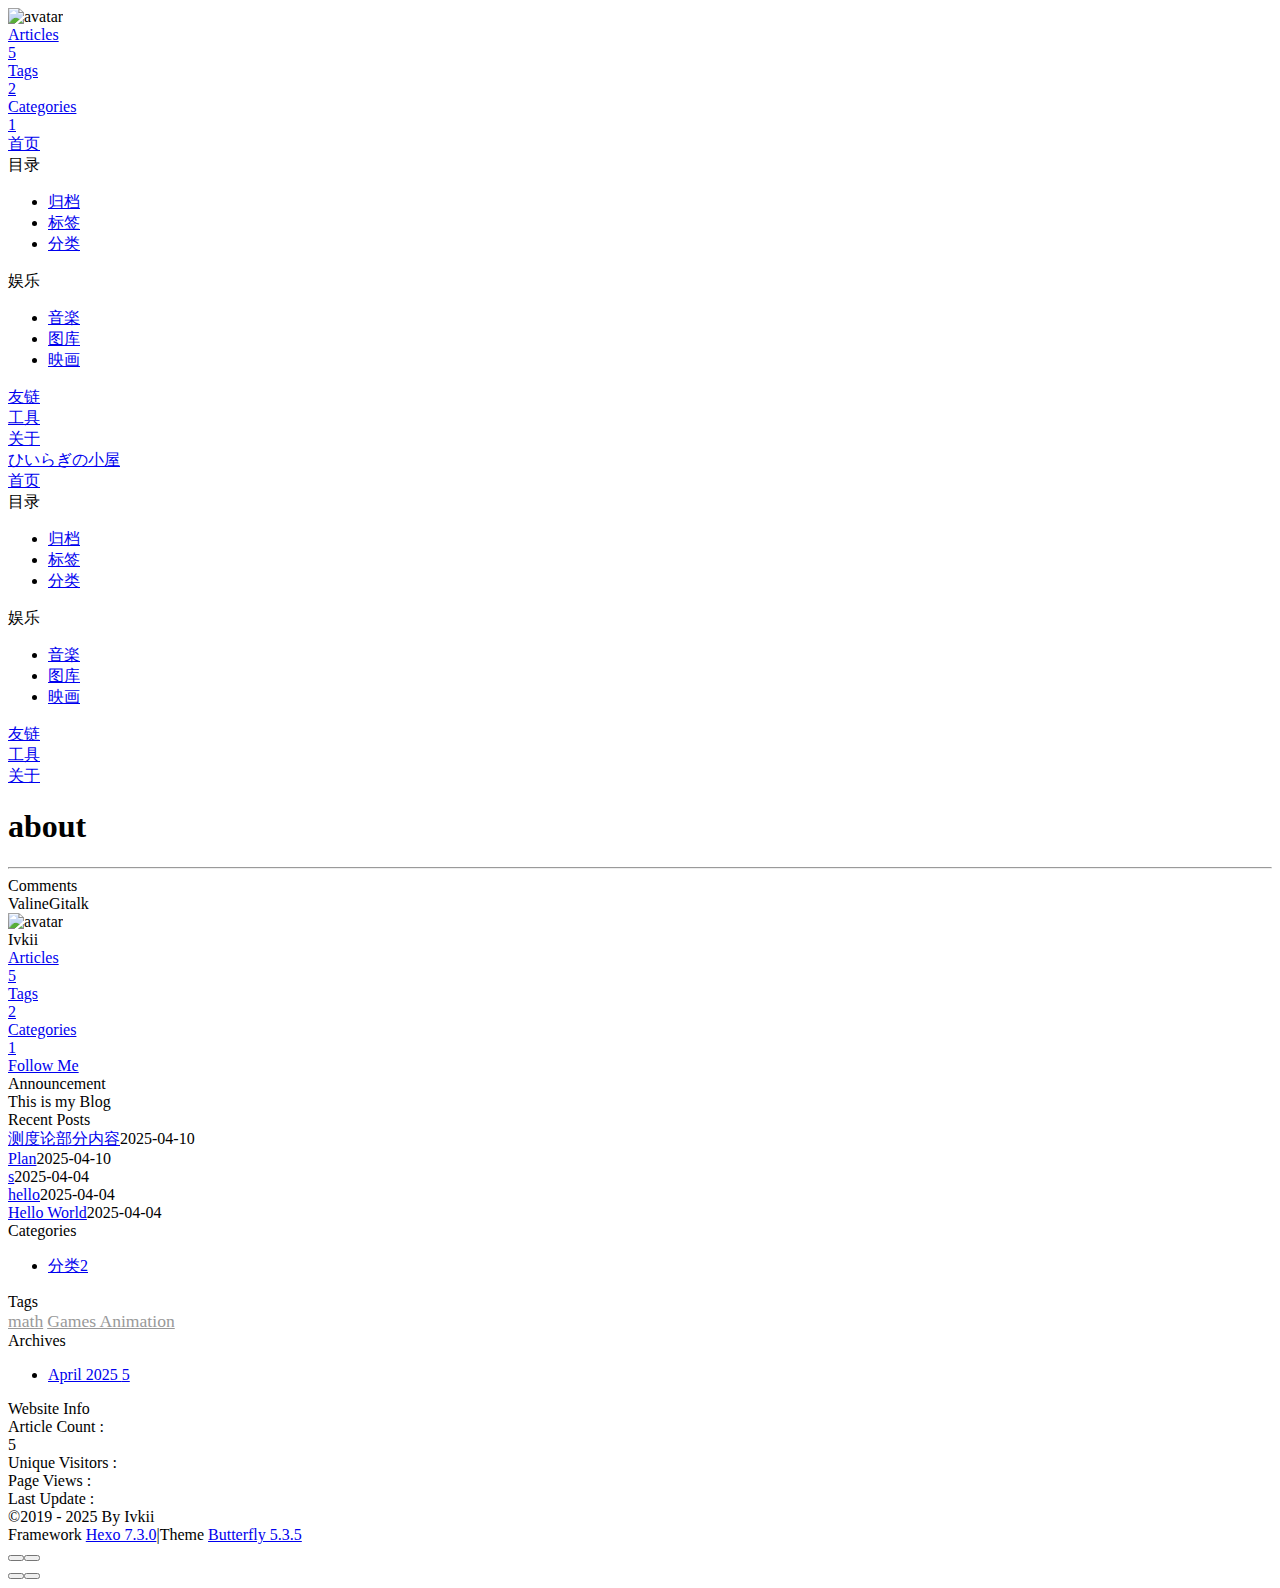
==== about/index.html @ 9a59260c "Site updated: 2025-04-15 23:14:52" ====
<!DOCTYPE html><html lang="en,ch" data-theme="light"><head><meta charset="UTF-8"><meta http-equiv="X-UA-Compatible" content="IE=edge"><meta name="viewport" content="width=device-width, initial-scale=1.0,viewport-fit=cover"><title>about | ひいらぎの小屋</title><meta name="author" content="Ivkii"><meta name="copyright" content="Ivkii"><meta name="format-detection" content="telephone=no"><meta name="theme-color" content="#ffffff"><meta property="og:type" content="website">
<meta property="og:title" content="about">
<meta property="og:url" content="http://example.com/about/index.html">
<meta property="og:site_name" content="ひいらぎの小屋">
<meta property="og:locale">
<meta property="og:image" content="http://example.com/imgs/eris.png">
<meta property="article:published_time" content="2025-04-05T07:20:00.000Z">
<meta property="article:modified_time" content="2025-04-05T07:23:33.296Z">
<meta property="article:author" content="Ivkii">
<meta name="twitter:card" content="summary">
<meta name="twitter:image" content="http://example.com/imgs/eris.png"><link rel="shortcut icon" href="/imgs/do.png"><link rel="canonical" href="http://example.com/about/index.html"><link rel="preconnect" href="//cdn.jsdelivr.net"/><link rel="preconnect" href="//busuanzi.ibruce.info"/><link rel="stylesheet" href="/css/index.css"><link rel="stylesheet" href="https://cdn.jsdelivr.net/npm/@fortawesome/fontawesome-free/css/all.min.css"><script>
    (() => {
      
    const saveToLocal = {
      set: (key, value, ttl) => {
        if (!ttl) return
        const expiry = Date.now() + ttl * 86400000
        localStorage.setItem(key, JSON.stringify({ value, expiry }))
      },
      get: key => {
        const itemStr = localStorage.getItem(key)
        if (!itemStr) return undefined
        const { value, expiry } = JSON.parse(itemStr)
        if (Date.now() > expiry) {
          localStorage.removeItem(key)
          return undefined
        }
        return value
      }
    }

    window.btf = {
      saveToLocal,
      getScript: (url, attr = {}) => new Promise((resolve, reject) => {
        const script = document.createElement('script')
        script.src = url
        script.async = true
        Object.entries(attr).forEach(([key, val]) => script.setAttribute(key, val))
        script.onload = script.onreadystatechange = () => {
          if (!script.readyState || /loaded|complete/.test(script.readyState)) resolve()
        }
        script.onerror = reject
        document.head.appendChild(script)
      }),
      getCSS: (url, id) => new Promise((resolve, reject) => {
        const link = document.createElement('link')
        link.rel = 'stylesheet'
        link.href = url
        if (id) link.id = id
        link.onload = link.onreadystatechange = () => {
          if (!link.readyState || /loaded|complete/.test(link.readyState)) resolve()
        }
        link.onerror = reject
        document.head.appendChild(link)
      }),
      addGlobalFn: (key, fn, name = false, parent = window) => {
        if (!false && key.startsWith('pjax')) return
        const globalFn = parent.globalFn || {}
        globalFn[key] = globalFn[key] || {}
        globalFn[key][name || Object.keys(globalFn[key]).length] = fn
        parent.globalFn = globalFn
      }
    }
  
      
      const activateDarkMode = () => {
        document.documentElement.setAttribute('data-theme', 'dark')
        if (document.querySelector('meta[name="theme-color"]') !== null) {
          document.querySelector('meta[name="theme-color"]').setAttribute('content', '#0d0d0d')
        }
      }
      const activateLightMode = () => {
        document.documentElement.setAttribute('data-theme', 'light')
        if (document.querySelector('meta[name="theme-color"]') !== null) {
          document.querySelector('meta[name="theme-color"]').setAttribute('content', '#ffffff')
        }
      }

      btf.activateDarkMode = activateDarkMode
      btf.activateLightMode = activateLightMode

      const theme = saveToLocal.get('theme')
    
          theme === 'dark' ? activateDarkMode() : theme === 'light' ? activateLightMode() : null
        
      
      const asideStatus = saveToLocal.get('aside-status')
      if (asideStatus !== undefined) {
        document.documentElement.classList.toggle('hide-aside', asideStatus === 'hide')
      }
    
      
    const detectApple = () => {
      if (/iPad|iPhone|iPod|Macintosh/.test(navigator.userAgent)) {
        document.documentElement.classList.add('apple')
      }
    }
    detectApple()
  
    })()
  </script><script>const GLOBAL_CONFIG = {
  root: '/',
  algolia: undefined,
  localSearch: undefined,
  translate: undefined,
  highlight: {"plugin":"highlight.js","highlightCopy":true,"highlightLang":true,"highlightHeightLimit":false,"highlightFullpage":false,"highlightMacStyle":false},
  copy: {
    success: 'Copy Successful',
    error: 'Copy Failed',
    noSupport: 'Browser Not Supported'
  },
  relativeDate: {
    homepage: false,
    post: false
  },
  runtime: '',
  dateSuffix: {
    just: 'Just now',
    min: 'minutes ago',
    hour: 'hours ago',
    day: 'days ago',
    month: 'months ago'
  },
  copyright: undefined,
  lightbox: 'null',
  Snackbar: undefined,
  infinitegrid: {
    js: 'https://cdn.jsdelivr.net/npm/@egjs/infinitegrid/dist/infinitegrid.min.js',
    buttonText: 'Load More'
  },
  isPhotoFigcaption: false,
  islazyloadPlugin: false,
  isAnchor: false,
  percent: {
    toc: true,
    rightside: false,
  },
  autoDarkmode: false
}</script><script id="config-diff">var GLOBAL_CONFIG_SITE = {
  title: 'about',
  isHighlightShrink: false,
  isToc: false,
  pageType: 'page'
}</script><script src="/js/sakura.js"></script><script async src="/js/followEffect.js"></script><meta name="generator" content="Hexo 7.3.0"><style>mjx-container[jax="SVG"] {
  direction: ltr;
}

mjx-container[jax="SVG"] > svg {
  overflow: visible;
}

mjx-container[jax="SVG"][display="true"] {
  display: block;
  text-align: center;
  margin: 1em 0;
}

mjx-container[jax="SVG"][justify="left"] {
  text-align: left;
}

mjx-container[jax="SVG"][justify="right"] {
  text-align: right;
}

g[data-mml-node="merror"] > g {
  fill: red;
  stroke: red;
}

g[data-mml-node="merror"] > rect[data-background] {
  fill: yellow;
  stroke: none;
}

g[data-mml-node="mtable"] > line[data-line] {
  stroke-width: 70px;
  fill: none;
}

g[data-mml-node="mtable"] > rect[data-frame] {
  stroke-width: 70px;
  fill: none;
}

g[data-mml-node="mtable"] > .mjx-dashed {
  stroke-dasharray: 140;
}

g[data-mml-node="mtable"] > .mjx-dotted {
  stroke-linecap: round;
  stroke-dasharray: 0,140;
}

g[data-mml-node="mtable"] > svg {
  overflow: visible;
}

[jax="SVG"] mjx-tool {
  display: inline-block;
  position: relative;
  width: 0;
  height: 0;
}

[jax="SVG"] mjx-tool > mjx-tip {
  position: absolute;
  top: 0;
  left: 0;
}

mjx-tool > mjx-tip {
  display: inline-block;
  padding: .2em;
  border: 1px solid #888;
  font-size: 70%;
  background-color: #F8F8F8;
  color: black;
  box-shadow: 2px 2px 5px #AAAAAA;
}

g[data-mml-node="maction"][data-toggle] {
  cursor: pointer;
}

mjx-status {
  display: block;
  position: fixed;
  left: 1em;
  bottom: 1em;
  min-width: 25%;
  padding: .2em .4em;
  border: 1px solid #888;
  font-size: 90%;
  background-color: #F8F8F8;
  color: black;
}

foreignObject[data-mjx-xml] {
  font-family: initial;
  line-height: normal;
  overflow: visible;
}

.MathJax path {
  stroke-width: 3;
}

mjx-container[display="true"] {
  overflow: auto hidden;
}

mjx-container[display="true"] + br {
  display: none;
}
</style></head><body><div id="sidebar"><div id="menu-mask"></div><div id="sidebar-menus"><div class="avatar-img text-center"><img src="/imgs/eris.png" onerror="this.onerror=null;this.src='/img/friend_404.gif'" alt="avatar"/></div><div class="site-data text-center"><a href="/archives/"><div class="headline">Articles</div><div class="length-num">5</div></a><a href="/tags/"><div class="headline">Tags</div><div class="length-num">2</div></a><a href="/categories/"><div class="headline">Categories</div><div class="length-num">1</div></a></div><div class="menus_items"><div class="menus_item"><a class="site-page" href="/"><i class="fa-fw fas fa-home"></i><span> 首页</span></a></div><div class="menus_item"><span class="site-page group"><i class="fa-fw fas fa-list"></i><span> 目录</span><i class="fas fa-chevron-down"></i></span><ul class="menus_item_child"><li><a class="site-page child" href="/archives/"><i class="fa-fw fas fa-archive"></i><span> 归档</span></a></li><li><a class="site-page child" href="/tags/"><i class="fa-fw fas fa-tags"></i><span> 标签</span></a></li><li><a class="site-page child" href="/categories/"><i class="fa-fw fas fa-folder-open"></i><span> 分类</span></a></li></ul></div><div class="menus_item"><span class="site-page group"><i class="fa-fw fa fa-heartbeat"></i><span> 娱乐</span><i class="fas fa-chevron-down"></i></span><ul class="menus_item_child"><li><a class="site-page child" href="/music/"><i class="fa-fw fas fa-music"></i><span> 音楽</span></a></li><li><a class="site-page child" href="/gallery/"><i class="fa-fw fas fa-images"></i><span> 图库</span></a></li><li><a class="site-page child" href="/movies/"><i class="fa-fw fas fa-video"></i><span> 映画</span></a></li></ul></div><div class="menus_item"><a class="site-page" href="/link/"><i class="fa-fw fas fa-link"></i><span> 友链</span></a></div><div class="menus_item"><a class="site-page" href="/tools/"><i class="fa-fw fas fa-screwdriver-wrench"></i><span> 工具</span></a></div><div class="menus_item"><a class="site-page" href="/about/"><i class="fa-fw fas fa-heart"></i><span> 关于</span></a></div></div></div></div><div class="page type-about" id="body-wrap"><header class="not-home-page" id="page-header"><nav id="nav"><span id="blog-info"><a class="nav-site-title" href="/"><span class="site-name">ひいらぎの小屋</span></a></span><div id="menus"><div class="menus_items"><div class="menus_item"><a class="site-page" href="/"><i class="fa-fw fas fa-home"></i><span> 首页</span></a></div><div class="menus_item"><span class="site-page group"><i class="fa-fw fas fa-list"></i><span> 目录</span><i class="fas fa-chevron-down"></i></span><ul class="menus_item_child"><li><a class="site-page child" href="/archives/"><i class="fa-fw fas fa-archive"></i><span> 归档</span></a></li><li><a class="site-page child" href="/tags/"><i class="fa-fw fas fa-tags"></i><span> 标签</span></a></li><li><a class="site-page child" href="/categories/"><i class="fa-fw fas fa-folder-open"></i><span> 分类</span></a></li></ul></div><div class="menus_item"><span class="site-page group"><i class="fa-fw fa fa-heartbeat"></i><span> 娱乐</span><i class="fas fa-chevron-down"></i></span><ul class="menus_item_child"><li><a class="site-page child" href="/music/"><i class="fa-fw fas fa-music"></i><span> 音楽</span></a></li><li><a class="site-page child" href="/gallery/"><i class="fa-fw fas fa-images"></i><span> 图库</span></a></li><li><a class="site-page child" href="/movies/"><i class="fa-fw fas fa-video"></i><span> 映画</span></a></li></ul></div><div class="menus_item"><a class="site-page" href="/link/"><i class="fa-fw fas fa-link"></i><span> 友链</span></a></div><div class="menus_item"><a class="site-page" href="/tools/"><i class="fa-fw fas fa-screwdriver-wrench"></i><span> 工具</span></a></div><div class="menus_item"><a class="site-page" href="/about/"><i class="fa-fw fas fa-heart"></i><span> 关于</span></a></div></div><div id="toggle-menu"><span class="site-page"><i class="fas fa-bars fa-fw"></i></span></div></div></nav><div id="page-site-info"><h1 id="site-title">about</h1></div></header><main class="layout" id="content-inner"><div id="page"><div class="container" id="article-container">
</div><hr class="custom-hr"/><div id="post-comment"><div class="comment-head"><div class="comment-headline"><i class="fas fa-comments fa-fw"></i><span> Comments</span></div><div class="comment-switch"><span class="first-comment">Valine</span><span id="switch-btn"></span><span class="second-comment">Gitalk</span></div></div><div class="comment-wrap"><div><div class="vcomment" id="vcomment"></div></div><div><div id="gitalk-container"></div></div></div></div></div><div class="aside-content" id="aside-content"><div class="card-widget card-info text-center"><div class="avatar-img"><img src="/imgs/eris.png" onerror="this.onerror=null;this.src='/img/friend_404.gif'" alt="avatar"/></div><div class="author-info-name">Ivkii</div><div class="author-info-description"></div><div class="site-data"><a href="/archives/"><div class="headline">Articles</div><div class="length-num">5</div></a><a href="/tags/"><div class="headline">Tags</div><div class="length-num">2</div></a><a href="/categories/"><div class="headline">Categories</div><div class="length-num">1</div></a></div><a id="card-info-btn" target="_blank" rel="noopener" href="https://github.com/xxxxxx"><i class="fab fa-github"></i><span>Follow Me</span></a></div><div class="card-widget card-announcement"><div class="item-headline"><i class="fas fa-bullhorn fa-shake"></i><span>Announcement</span></div><div class="announcement_content">This is my Blog</div></div><div class="sticky_layout"><div class="card-widget card-recent-post"><div class="item-headline"><i class="fas fa-history"></i><span>Recent Posts</span></div><div class="aside-list"><div class="aside-list-item no-cover"><div class="content"><a class="title" href="/2025/04/10/%E5%AE%9E%E5%88%86%E6%9E%90%E4%BD%9C%E4%B8%9A%E6%80%BB%E7%BB%93(%E6%B5%8B%E5%BA%A6%E8%AE%BA)/" title="测度论部分内容">测度论部分内容</a><time datetime="2025-04-10T11:07:44.000Z" title="Created 2025-04-10 19:07:44">2025-04-10</time></div></div><div class="aside-list-item no-cover"><div class="content"><a class="title" href="/2025/04/10/Plan/" title="Plan">Plan</a><time datetime="2025-04-10T10:43:08.000Z" title="Created 2025-04-10 18:43:08">2025-04-10</time></div></div><div class="aside-list-item no-cover"><div class="content"><a class="title" href="/2025/04/04/s/" title="s">s</a><time datetime="2025-04-04T07:09:22.000Z" title="Created 2025-04-04 15:09:22">2025-04-04</time></div></div><div class="aside-list-item no-cover"><div class="content"><a class="title" href="/2025/04/04/%E6%B5%8B%E8%AF%95/" title="hello">hello</a><time datetime="2025-04-04T07:07:44.000Z" title="Created 2025-04-04 15:07:44">2025-04-04</time></div></div><div class="aside-list-item no-cover"><div class="content"><a class="title" href="/2025/04/04/hello-world/" title="Hello World">Hello World</a><time datetime="2025-04-04T06:49:43.486Z" title="Created 2025-04-04 14:49:43">2025-04-04</time></div></div></div></div><div class="card-widget card-categories"><div class="item-headline">
            <i class="fas fa-folder-open"></i>
            <span>Categories</span>
            
          </div>
          <ul class="card-category-list" id="aside-cat-list">
            <li class="card-category-list-item "><a class="card-category-list-link" href="/categories/%E5%88%86%E7%B1%BB/"><span class="card-category-list-name">分类</span><span class="card-category-list-count">2</span></a></li>
          </ul></div><div class="card-widget card-tags"><div class="item-headline"><i class="fas fa-tags"></i><span>Tags</span></div><div class="card-tag-cloud"><a href="/tags/math/" style="font-size: 1.1em; color: #999">math</a> <a href="/tags/Games-Animation/" style="font-size: 1.1em; color: #999">Games Animation</a></div></div><div class="card-widget card-archives">
    <div class="item-headline">
      <i class="fas fa-archive"></i>
      <span>Archives</span>
      
    </div>
  
    <ul class="card-archive-list">
      
        <li class="card-archive-list-item">
          <a class="card-archive-list-link" href="/archives/2025/04/">
            <span class="card-archive-list-date">
              April 2025
            </span>
            <span class="card-archive-list-count">5</span>
          </a>
        </li>
      
    </ul>
  </div><div class="card-widget card-webinfo"><div class="item-headline"><i class="fas fa-chart-line"></i><span>Website Info</span></div><div class="webinfo"><div class="webinfo-item"><div class="item-name">Article Count :</div><div class="item-count">5</div></div><div class="webinfo-item"><div class="item-name">Unique Visitors :</div><div class="item-count" id="busuanzi_value_site_uv"><i class="fa-solid fa-spinner fa-spin"></i></div></div><div class="webinfo-item"><div class="item-name">Page Views :</div><div class="item-count" id="busuanzi_value_site_pv"><i class="fa-solid fa-spinner fa-spin"></i></div></div><div class="webinfo-item"><div class="item-name">Last Update :</div><div class="item-count" id="last-push-date" data-lastPushDate="2025-04-13T08:11:55.625Z"><i class="fa-solid fa-spinner fa-spin"></i></div></div></div></div></div></div></main><footer id="footer"><div id="footer-wrap"><div class="copyright">&copy;2019 - 2025 By Ivkii</div><div class="framework-info"><span>Framework </span><a target="_blank" rel="noopener" href="https://hexo.io">Hexo 7.3.0</a><span class="footer-separator">|</span><span>Theme </span><a target="_blank" rel="noopener" href="https://github.com/jerryc127/hexo-theme-butterfly">Butterfly 5.3.5</a></div></div></footer></div><div id="rightside"><div id="rightside-config-hide"><button id="darkmode" type="button" title="Toggle Between Light and Dark Mode"><i class="fas fa-adjust"></i></button><button id="hide-aside-btn" type="button" title="Toggle Between Single-column and Double-column"><i class="fas fa-arrows-alt-h"></i></button></div><div id="rightside-config-show"><button id="rightside-config" type="button" title="Settings"><i class="fas fa-cog fa-spin"></i></button><a id="to_comment" href="#post-comment" title="Scroll to Comments"><i class="fas fa-comments"></i></a><button id="go-up" type="button" title="Back to Top"><span class="scroll-percent"></span><i class="fas fa-arrow-up"></i></button></div></div><div><script src="/js/utils.js"></script><script src="/js/main.js"></script><div class="js-pjax"><script>(() => {
  const isShuoshuo = GLOBAL_CONFIG_SITE.pageType === 'shuoshuo'
  const option = null

  const initValine = (el, path) => {
    if (isShuoshuo) {
      window.shuoshuoComment.destroyValine = () => {
        if (el.children.length) {
          el.innerHTML = ''
          el.classList.add('no-comment')
        }
      }
    }

    const valineConfig = {
      el: '#vcomment',
      appId: '',
      appKey: '',
      avatar: 'monsterid',
      serverURLs: '',
      emojiMaps: "",
      visitor: false,
      ...option,
      path: isShuoshuo ? path : (option && option.path) || window.location.pathname
    }

    new Valine(valineConfig)
  }

  const loadValine = async (el, path) => {
    if (typeof Valine === 'function') {
      initValine(el, path)
    } else {
      await btf.getScript('https://cdn.jsdelivr.net/npm/valine/dist/Valine.min.js')
      initValine(el, path)
    }
  }

  if (isShuoshuo) {
    'Valine' === 'Valine'
      ? window.shuoshuoComment = { loadComment: loadValine }
      : window.loadOtherComment = loadValine
    return
  }

  if ('Valine' === 'Valine' || !true) {
    if (true) btf.loadComment(document.getElementById('vcomment'),loadValine)
    else setTimeout(loadValine, 0)
  } else {
    window.loadOtherComment = loadValine
  }
})()</script><script>(() => {
  const isShuoshuo = GLOBAL_CONFIG_SITE.pageType === 'shuoshuo'
  const option = null

  const commentCount = n => {
    const isCommentCount = document.querySelector('#post-meta .gitalk-comment-count')
    if (isCommentCount) {
      isCommentCount.textContent= n
    }
  }

  const initGitalk = (el, path) => {
    if (isShuoshuo) {
      window.shuoshuoComment.destroyGitalk = () => {
        if (el.children.length) {
          el.innerHTML = ''
          el.classList.add('no-comment')
        }
      }
    }

    const gitalk = new Gitalk({
      clientID: '',
      clientSecret: '',
      repo: '',
      owner: '',
      admin: [''],
      updateCountCallback: commentCount,
      ...option,
      id: isShuoshuo ? path : (option && option.id) || '3be7aa98d992907175cbd79c194399f2'
    })

    gitalk.render('gitalk-container')
  }

  const loadGitalk = async(el, path) => {
    if (typeof Gitalk === 'function') initGitalk(el, path)
    else {
      await btf.getCSS('https://cdn.jsdelivr.net/npm/gitalk/dist/gitalk.min.css')
      await btf.getScript('https://cdn.jsdelivr.net/npm/gitalk/dist/gitalk.min.js')
      initGitalk(el, path)
    }
  }

  if (isShuoshuo) {
    'Valine' === 'Gitalk'
      ? window.shuoshuoComment = { loadComment: loadGitalk }
      : window.loadOtherComment = loadGitalk
    return
  }

  if ('Valine' === 'Gitalk' || !true) {
    if (true) btf.loadComment(document.getElementById('gitalk-container'), loadGitalk)
    else loadGitalk()
  } else {
    window.loadOtherComment = loadGitalk
  }
})()</script></div><script async data-pjax src="//busuanzi.ibruce.info/busuanzi/2.3/busuanzi.pure.mini.js"></script></div></body></html>
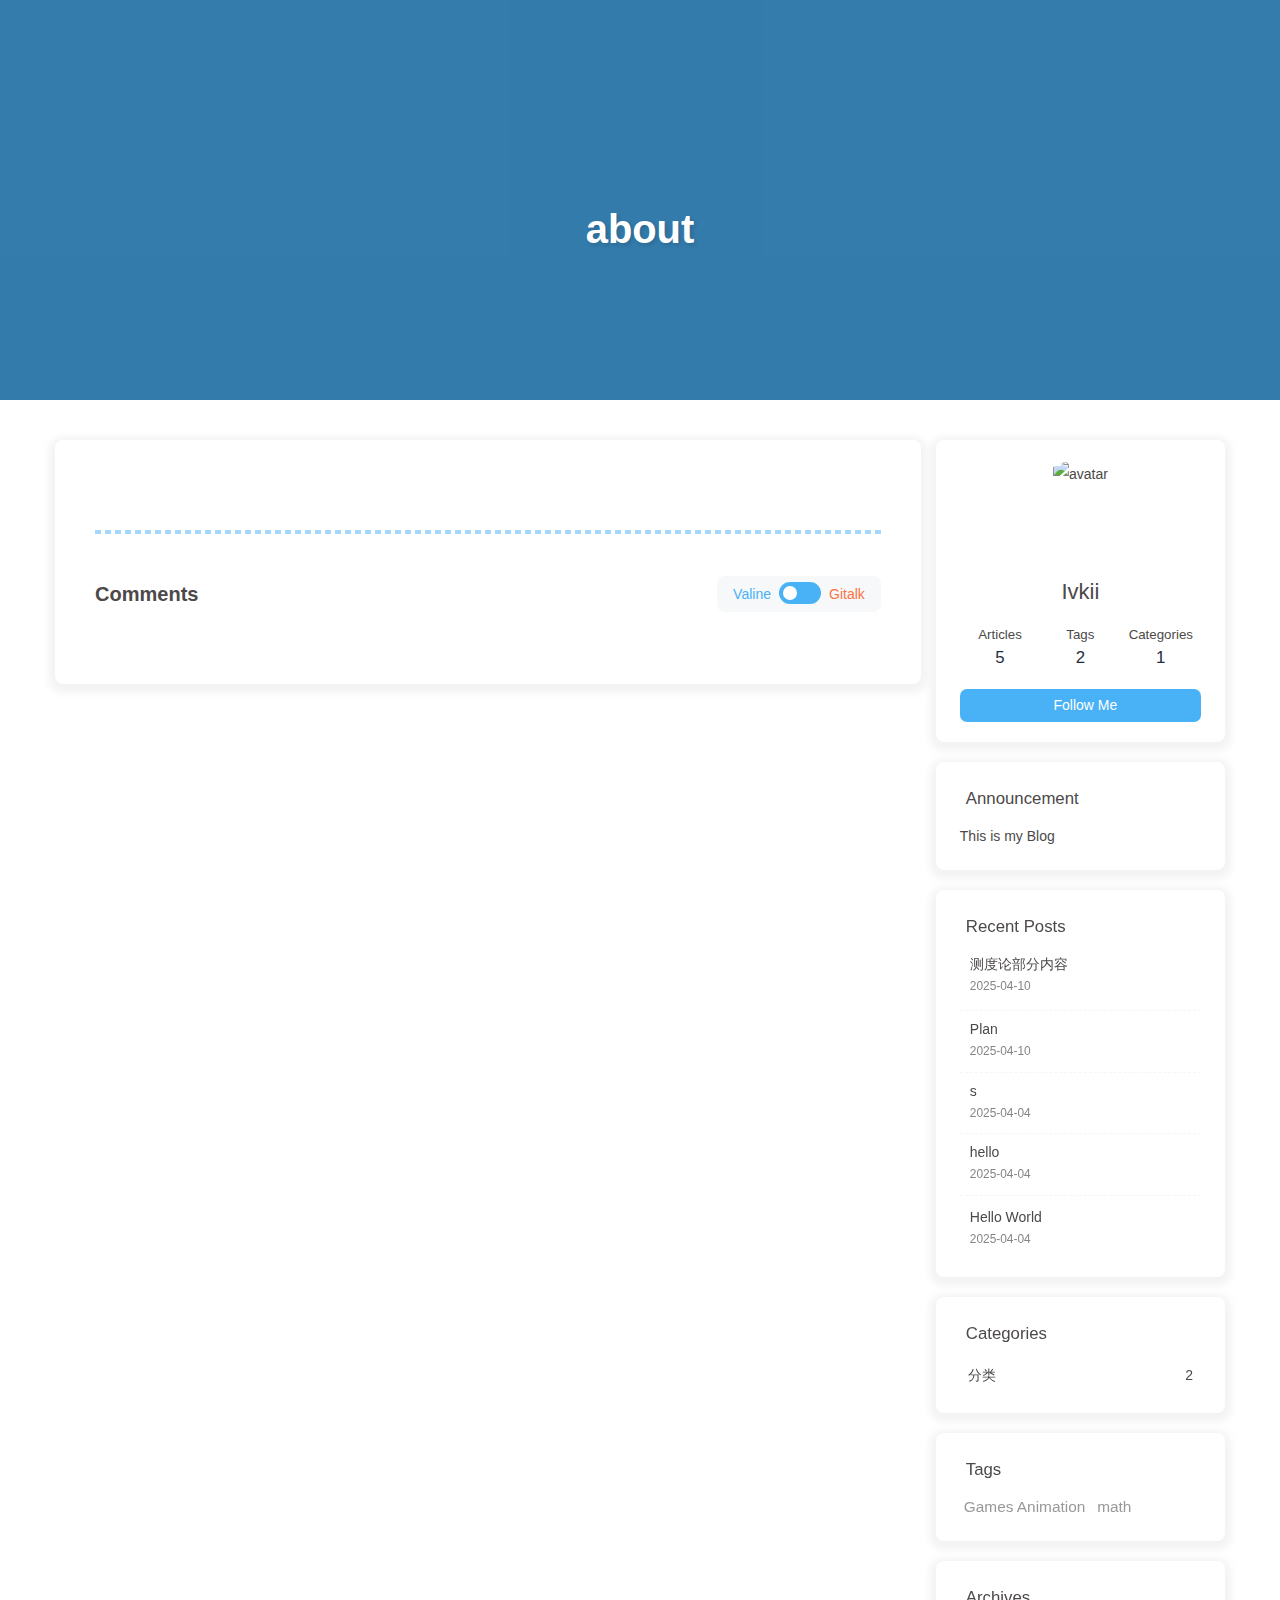
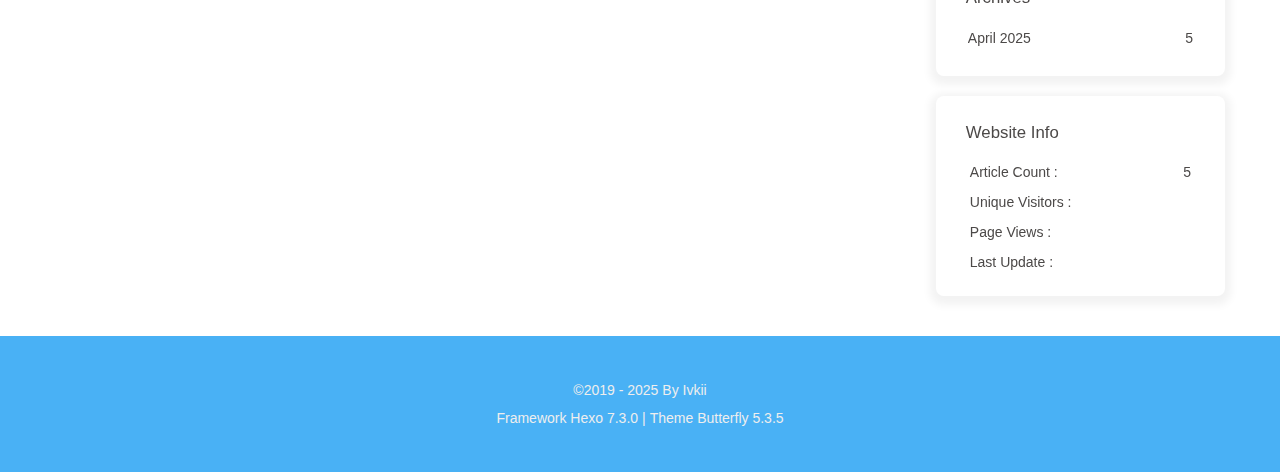
==== commit 597a0573: "Site updated: 2025-04-15 23:22:27" ====
--- a/about/index.html
+++ b/about/index.html
@@ -253,15 +253,14 @@
 mjx-container[display="true"] + br {
   display: none;
 }
-</style></head><body><div id="sidebar"><div id="menu-mask"></div><div id="sidebar-menus"><div class="avatar-img text-center"><img src="/imgs/eris.png" onerror="this.onerror=null;this.src='/img/friend_404.gif'" alt="avatar"/></div><div class="site-data text-center"><a href="/archives/"><div class="headline">Articles</div><div class="length-num">5</div></a><a href="/tags/"><div class="headline">Tags</div><div class="length-num">2</div></a><a href="/categories/"><div class="headline">Categories</div><div class="length-num">1</div></a></div><div class="menus_items"><div class="menus_item"><a class="site-page" href="/"><i class="fa-fw fas fa-home"></i><span> 首页</span></a></div><div class="menus_item"><span class="site-page group"><i class="fa-fw fas fa-list"></i><span> 目录</span><i class="fas fa-chevron-down"></i></span><ul class="menus_item_child"><li><a class="site-page child" href="/archives/"><i class="fa-fw fas fa-archive"></i><span> 归档</span></a></li><li><a class="site-page child" href="/tags/"><i class="fa-fw fas fa-tags"></i><span> 标签</span></a></li><li><a class="site-page child" href="/categories/"><i class="fa-fw fas fa-folder-open"></i><span> 分类</span></a></li></ul></div><div class="menus_item"><span class="site-page group"><i class="fa-fw fa fa-heartbeat"></i><span> 娱乐</span><i class="fas fa-chevron-down"></i></span><ul class="menus_item_child"><li><a class="site-page child" href="/music/"><i class="fa-fw fas fa-music"></i><span> 音楽</span></a></li><li><a class="site-page child" href="/gallery/"><i class="fa-fw fas fa-images"></i><span> 图库</span></a></li><li><a class="site-page child" href="/movies/"><i class="fa-fw fas fa-video"></i><span> 映画</span></a></li></ul></div><div class="menus_item"><a class="site-page" href="/link/"><i class="fa-fw fas fa-link"></i><span> 友链</span></a></div><div class="menus_item"><a class="site-page" href="/tools/"><i class="fa-fw fas fa-screwdriver-wrench"></i><span> 工具</span></a></div><div class="menus_item"><a class="site-page" href="/about/"><i class="fa-fw fas fa-heart"></i><span> 关于</span></a></div></div></div></div><div class="page type-about" id="body-wrap"><header class="not-home-page" id="page-header"><nav id="nav"><span id="blog-info"><a class="nav-site-title" href="/"><span class="site-name">ひいらぎの小屋</span></a></span><div id="menus"><div class="menus_items"><div class="menus_item"><a class="site-page" href="/"><i class="fa-fw fas fa-home"></i><span> 首页</span></a></div><div class="menus_item"><span class="site-page group"><i class="fa-fw fas fa-list"></i><span> 目录</span><i class="fas fa-chevron-down"></i></span><ul class="menus_item_child"><li><a class="site-page child" href="/archives/"><i class="fa-fw fas fa-archive"></i><span> 归档</span></a></li><li><a class="site-page child" href="/tags/"><i class="fa-fw fas fa-tags"></i><span> 标签</span></a></li><li><a class="site-page child" href="/categories/"><i class="fa-fw fas fa-folder-open"></i><span> 分类</span></a></li></ul></div><div class="menus_item"><span class="site-page group"><i class="fa-fw fa fa-heartbeat"></i><span> 娱乐</span><i class="fas fa-chevron-down"></i></span><ul class="menus_item_child"><li><a class="site-page child" href="/music/"><i class="fa-fw fas fa-music"></i><span> 音楽</span></a></li><li><a class="site-page child" href="/gallery/"><i class="fa-fw fas fa-images"></i><span> 图库</span></a></li><li><a class="site-page child" href="/movies/"><i class="fa-fw fas fa-video"></i><span> 映画</span></a></li></ul></div><div class="menus_item"><a class="site-page" href="/link/"><i class="fa-fw fas fa-link"></i><span> 友链</span></a></div><div class="menus_item"><a class="site-page" href="/tools/"><i class="fa-fw fas fa-screwdriver-wrench"></i><span> 工具</span></a></div><div class="menus_item"><a class="site-page" href="/about/"><i class="fa-fw fas fa-heart"></i><span> 关于</span></a></div></div><div id="toggle-menu"><span class="site-page"><i class="fas fa-bars fa-fw"></i></span></div></div></nav><div id="page-site-info"><h1 id="site-title">about</h1></div></header><main class="layout" id="content-inner"><div id="page"><div class="container" id="article-container">
-</div><hr class="custom-hr"/><div id="post-comment"><div class="comment-head"><div class="comment-headline"><i class="fas fa-comments fa-fw"></i><span> Comments</span></div><div class="comment-switch"><span class="first-comment">Valine</span><span id="switch-btn"></span><span class="second-comment">Gitalk</span></div></div><div class="comment-wrap"><div><div class="vcomment" id="vcomment"></div></div><div><div id="gitalk-container"></div></div></div></div></div><div class="aside-content" id="aside-content"><div class="card-widget card-info text-center"><div class="avatar-img"><img src="/imgs/eris.png" onerror="this.onerror=null;this.src='/img/friend_404.gif'" alt="avatar"/></div><div class="author-info-name">Ivkii</div><div class="author-info-description"></div><div class="site-data"><a href="/archives/"><div class="headline">Articles</div><div class="length-num">5</div></a><a href="/tags/"><div class="headline">Tags</div><div class="length-num">2</div></a><a href="/categories/"><div class="headline">Categories</div><div class="length-num">1</div></a></div><a id="card-info-btn" target="_blank" rel="noopener" href="https://github.com/xxxxxx"><i class="fab fa-github"></i><span>Follow Me</span></a></div><div class="card-widget card-announcement"><div class="item-headline"><i class="fas fa-bullhorn fa-shake"></i><span>Announcement</span></div><div class="announcement_content">This is my Blog</div></div><div class="sticky_layout"><div class="card-widget card-recent-post"><div class="item-headline"><i class="fas fa-history"></i><span>Recent Posts</span></div><div class="aside-list"><div class="aside-list-item no-cover"><div class="content"><a class="title" href="/2025/04/10/%E5%AE%9E%E5%88%86%E6%9E%90%E4%BD%9C%E4%B8%9A%E6%80%BB%E7%BB%93(%E6%B5%8B%E5%BA%A6%E8%AE%BA)/" title="测度论部分内容">测度论部分内容</a><time datetime="2025-04-10T11:07:44.000Z" title="Created 2025-04-10 19:07:44">2025-04-10</time></div></div><div class="aside-list-item no-cover"><div class="content"><a class="title" href="/2025/04/10/Plan/" title="Plan">Plan</a><time datetime="2025-04-10T10:43:08.000Z" title="Created 2025-04-10 18:43:08">2025-04-10</time></div></div><div class="aside-list-item no-cover"><div class="content"><a class="title" href="/2025/04/04/s/" title="s">s</a><time datetime="2025-04-04T07:09:22.000Z" title="Created 2025-04-04 15:09:22">2025-04-04</time></div></div><div class="aside-list-item no-cover"><div class="content"><a class="title" href="/2025/04/04/%E6%B5%8B%E8%AF%95/" title="hello">hello</a><time datetime="2025-04-04T07:07:44.000Z" title="Created 2025-04-04 15:07:44">2025-04-04</time></div></div><div class="aside-list-item no-cover"><div class="content"><a class="title" href="/2025/04/04/hello-world/" title="Hello World">Hello World</a><time datetime="2025-04-04T06:49:43.486Z" title="Created 2025-04-04 14:49:43">2025-04-04</time></div></div></div></div><div class="card-widget card-categories"><div class="item-headline">
+</style></head><body><div id="sidebar"><div id="menu-mask"></div><div id="sidebar-menus"><div class="avatar-img text-center"><img src="/imgs/eris.png" onerror="this.onerror=null;this.src='/img/friend_404.gif'" alt="avatar"/></div><div class="site-data text-center"><a href="/archives/"><div class="headline">Articles</div><div class="length-num">5</div></a><a href="/tags/"><div class="headline">Tags</div><div class="length-num">2</div></a><a href="/categories/"><div class="headline">Categories</div><div class="length-num">1</div></a></div><div class="menus_items"><div class="menus_item"><a class="site-page" href="/"><i class="fa-fw fas fa-home"></i><span> 首页</span></a></div><div class="menus_item"><span class="site-page group"><i class="fa-fw fas fa-list"></i><span> 目录</span><i class="fas fa-chevron-down"></i></span><ul class="menus_item_child"><li><a class="site-page child" href="/archives/"><i class="fa-fw fas fa-archive"></i><span> 归档</span></a></li><li><a class="site-page child" href="/tags/"><i class="fa-fw fas fa-tags"></i><span> 标签</span></a></li><li><a class="site-page child" href="/categories/"><i class="fa-fw fas fa-folder-open"></i><span> 分类</span></a></li></ul></div><div class="menus_item"><span class="site-page group"><i class="fa-fw fa fa-heartbeat"></i><span> 娱乐</span><i class="fas fa-chevron-down"></i></span><ul class="menus_item_child"><li><a class="site-page child" href="/music/"><i class="fa-fw fas fa-music"></i><span> 音楽</span></a></li><li><a class="site-page child" href="/gallery/"><i class="fa-fw fas fa-images"></i><span> 图库</span></a></li><li><a class="site-page child" href="/movies/"><i class="fa-fw fas fa-video"></i><span> 映画</span></a></li></ul></div><div class="menus_item"><a class="site-page" href="/link/"><i class="fa-fw fas fa-link"></i><span> 友链</span></a></div><div class="menus_item"><a class="site-page" href="/tools/"><i class="fa-fw fas fa-screwdriver-wrench"></i><span> 工具</span></a></div><div class="menus_item"><a class="site-page" href="/about/"><i class="fa-fw fas fa-heart"></i><span> 关于</span></a></div></div></div></div><div class="page type-about" id="body-wrap"><header class="not-home-page" id="page-header"><nav id="nav"><span id="blog-info"><a class="nav-site-title" href="/"><span class="site-name">ひいらぎの小屋</span></a></span><div id="menus"><div class="menus_items"><div class="menus_item"><a class="site-page" href="/"><i class="fa-fw fas fa-home"></i><span> 首页</span></a></div><div class="menus_item"><span class="site-page group"><i class="fa-fw fas fa-list"></i><span> 目录</span><i class="fas fa-chevron-down"></i></span><ul class="menus_item_child"><li><a class="site-page child" href="/archives/"><i class="fa-fw fas fa-archive"></i><span> 归档</span></a></li><li><a class="site-page child" href="/tags/"><i class="fa-fw fas fa-tags"></i><span> 标签</span></a></li><li><a class="site-page child" href="/categories/"><i class="fa-fw fas fa-folder-open"></i><span> 分类</span></a></li></ul></div><div class="menus_item"><span class="site-page group"><i class="fa-fw fa fa-heartbeat"></i><span> 娱乐</span><i class="fas fa-chevron-down"></i></span><ul class="menus_item_child"><li><a class="site-page child" href="/music/"><i class="fa-fw fas fa-music"></i><span> 音楽</span></a></li><li><a class="site-page child" href="/gallery/"><i class="fa-fw fas fa-images"></i><span> 图库</span></a></li><li><a class="site-page child" href="/movies/"><i class="fa-fw fas fa-video"></i><span> 映画</span></a></li></ul></div><div class="menus_item"><a class="site-page" href="/link/"><i class="fa-fw fas fa-link"></i><span> 友链</span></a></div><div class="menus_item"><a class="site-page" href="/tools/"><i class="fa-fw fas fa-screwdriver-wrench"></i><span> 工具</span></a></div><div class="menus_item"><a class="site-page" href="/about/"><i class="fa-fw fas fa-heart"></i><span> 关于</span></a></div></div><div id="toggle-menu"><span class="site-page"><i class="fas fa-bars fa-fw"></i></span></div></div></nav><div id="page-site-info"><h1 id="site-title">about</h1></div></header><main class="layout" id="content-inner"><div id="page"><div class="container" id="article-container"></div><hr class="custom-hr"/><div id="post-comment"><div class="comment-head"><div class="comment-headline"><i class="fas fa-comments fa-fw"></i><span> Comments</span></div><div class="comment-switch"><span class="first-comment">Valine</span><span id="switch-btn"></span><span class="second-comment">Gitalk</span></div></div><div class="comment-wrap"><div><div class="vcomment" id="vcomment"></div></div><div><div id="gitalk-container"></div></div></div></div></div><div class="aside-content" id="aside-content"><div class="card-widget card-info text-center"><div class="avatar-img"><img src="/imgs/eris.png" onerror="this.onerror=null;this.src='/img/friend_404.gif'" alt="avatar"/></div><div class="author-info-name">Ivkii</div><div class="author-info-description"></div><div class="site-data"><a href="/archives/"><div class="headline">Articles</div><div class="length-num">5</div></a><a href="/tags/"><div class="headline">Tags</div><div class="length-num">2</div></a><a href="/categories/"><div class="headline">Categories</div><div class="length-num">1</div></a></div><a id="card-info-btn" target="_blank" rel="noopener" href="https://github.com/xxxxxx"><i class="fab fa-github"></i><span>Follow Me</span></a></div><div class="card-widget card-announcement"><div class="item-headline"><i class="fas fa-bullhorn fa-shake"></i><span>Announcement</span></div><div class="announcement_content">This is my Blog</div></div><div class="sticky_layout"><div class="card-widget card-recent-post"><div class="item-headline"><i class="fas fa-history"></i><span>Recent Posts</span></div><div class="aside-list"><div class="aside-list-item no-cover"><div class="content"><a class="title" href="/2025/04/10/%E5%AE%9E%E5%88%86%E6%9E%90%E4%BD%9C%E4%B8%9A%E6%80%BB%E7%BB%93(%E6%B5%8B%E5%BA%A6%E8%AE%BA)/" title="测度论部分内容">测度论部分内容</a><time datetime="2025-04-10T11:07:44.000Z" title="Created 2025-04-10 19:07:44">2025-04-10</time></div></div><div class="aside-list-item no-cover"><div class="content"><a class="title" href="/2025/04/10/Plan/" title="Plan">Plan</a><time datetime="2025-04-10T10:43:08.000Z" title="Created 2025-04-10 18:43:08">2025-04-10</time></div></div><div class="aside-list-item no-cover"><div class="content"><a class="title" href="/2025/04/04/s/" title="s">s</a><time datetime="2025-04-04T07:09:22.000Z" title="Created 2025-04-04 15:09:22">2025-04-04</time></div></div><div class="aside-list-item no-cover"><div class="content"><a class="title" href="/2025/04/04/%E6%B5%8B%E8%AF%95/" title="hello">hello</a><time datetime="2025-04-04T07:07:44.000Z" title="Created 2025-04-04 15:07:44">2025-04-04</time></div></div><div class="aside-list-item no-cover"><div class="content"><a class="title" href="/2025/04/04/hello-world/" title="Hello World">Hello World</a><time datetime="2025-04-04T06:49:43.486Z" title="Created 2025-04-04 14:49:43">2025-04-04</time></div></div></div></div><div class="card-widget card-categories"><div class="item-headline">
             <i class="fas fa-folder-open"></i>
             <span>Categories</span>
             
           </div>
           <ul class="card-category-list" id="aside-cat-list">
             <li class="card-category-list-item "><a class="card-category-list-link" href="/categories/%E5%88%86%E7%B1%BB/"><span class="card-category-list-name">分类</span><span class="card-category-list-count">2</span></a></li>
-          </ul></div><div class="card-widget card-tags"><div class="item-headline"><i class="fas fa-tags"></i><span>Tags</span></div><div class="card-tag-cloud"><a href="/tags/math/" style="font-size: 1.1em; color: #999">math</a> <a href="/tags/Games-Animation/" style="font-size: 1.1em; color: #999">Games Animation</a></div></div><div class="card-widget card-archives">
+          </ul></div><div class="card-widget card-tags"><div class="item-headline"><i class="fas fa-tags"></i><span>Tags</span></div><div class="card-tag-cloud"><a href="/tags/Games-Animation/" style="font-size: 1.1em; color: #999">Games Animation</a> <a href="/tags/math/" style="font-size: 1.1em; color: #999">math</a></div></div><div class="card-widget card-archives">
     <div class="item-headline">
       <i class="fas fa-archive"></i>
       <span>Archives</span>
@@ -280,7 +279,7 @@
         </li>
       
     </ul>
-  </div><div class="card-widget card-webinfo"><div class="item-headline"><i class="fas fa-chart-line"></i><span>Website Info</span></div><div class="webinfo"><div class="webinfo-item"><div class="item-name">Article Count :</div><div class="item-count">5</div></div><div class="webinfo-item"><div class="item-name">Unique Visitors :</div><div class="item-count" id="busuanzi_value_site_uv"><i class="fa-solid fa-spinner fa-spin"></i></div></div><div class="webinfo-item"><div class="item-name">Page Views :</div><div class="item-count" id="busuanzi_value_site_pv"><i class="fa-solid fa-spinner fa-spin"></i></div></div><div class="webinfo-item"><div class="item-name">Last Update :</div><div class="item-count" id="last-push-date" data-lastPushDate="2025-04-13T08:11:55.625Z"><i class="fa-solid fa-spinner fa-spin"></i></div></div></div></div></div></div></main><footer id="footer"><div id="footer-wrap"><div class="copyright">&copy;2019 - 2025 By Ivkii</div><div class="framework-info"><span>Framework </span><a target="_blank" rel="noopener" href="https://hexo.io">Hexo 7.3.0</a><span class="footer-separator">|</span><span>Theme </span><a target="_blank" rel="noopener" href="https://github.com/jerryc127/hexo-theme-butterfly">Butterfly 5.3.5</a></div></div></footer></div><div id="rightside"><div id="rightside-config-hide"><button id="darkmode" type="button" title="Toggle Between Light and Dark Mode"><i class="fas fa-adjust"></i></button><button id="hide-aside-btn" type="button" title="Toggle Between Single-column and Double-column"><i class="fas fa-arrows-alt-h"></i></button></div><div id="rightside-config-show"><button id="rightside-config" type="button" title="Settings"><i class="fas fa-cog fa-spin"></i></button><a id="to_comment" href="#post-comment" title="Scroll to Comments"><i class="fas fa-comments"></i></a><button id="go-up" type="button" title="Back to Top"><span class="scroll-percent"></span><i class="fas fa-arrow-up"></i></button></div></div><div><script src="/js/utils.js"></script><script src="/js/main.js"></script><div class="js-pjax"><script>(() => {
+  </div><div class="card-widget card-webinfo"><div class="item-headline"><i class="fas fa-chart-line"></i><span>Website Info</span></div><div class="webinfo"><div class="webinfo-item"><div class="item-name">Article Count :</div><div class="item-count">5</div></div><div class="webinfo-item"><div class="item-name">Unique Visitors :</div><div class="item-count" id="busuanzi_value_site_uv"><i class="fa-solid fa-spinner fa-spin"></i></div></div><div class="webinfo-item"><div class="item-name">Page Views :</div><div class="item-count" id="busuanzi_value_site_pv"><i class="fa-solid fa-spinner fa-spin"></i></div></div><div class="webinfo-item"><div class="item-name">Last Update :</div><div class="item-count" id="last-push-date" data-lastPushDate="2025-04-15T15:22:23.069Z"><i class="fa-solid fa-spinner fa-spin"></i></div></div></div></div></div></div></main><footer id="footer"><div id="footer-wrap"><div class="copyright">&copy;2019 - 2025 By Ivkii</div><div class="framework-info"><span>Framework </span><a target="_blank" rel="noopener" href="https://hexo.io">Hexo 7.3.0</a><span class="footer-separator">|</span><span>Theme </span><a target="_blank" rel="noopener" href="https://github.com/jerryc127/hexo-theme-butterfly">Butterfly 5.3.5</a></div></div></footer></div><div id="rightside"><div id="rightside-config-hide"><button id="darkmode" type="button" title="Toggle Between Light and Dark Mode"><i class="fas fa-adjust"></i></button><button id="hide-aside-btn" type="button" title="Toggle Between Single-column and Double-column"><i class="fas fa-arrows-alt-h"></i></button></div><div id="rightside-config-show"><button id="rightside-config" type="button" title="Settings"><i class="fas fa-cog fa-spin"></i></button><a id="to_comment" href="#post-comment" title="Scroll to Comments"><i class="fas fa-comments"></i></a><button id="go-up" type="button" title="Back to Top"><span class="scroll-percent"></span><i class="fas fa-arrow-up"></i></button></div></div><div><script src="/js/utils.js"></script><script src="/js/main.js"></script><div class="js-pjax"><script>(() => {
   const isShuoshuo = GLOBAL_CONFIG_SITE.pageType === 'shuoshuo'
   const option = null
 
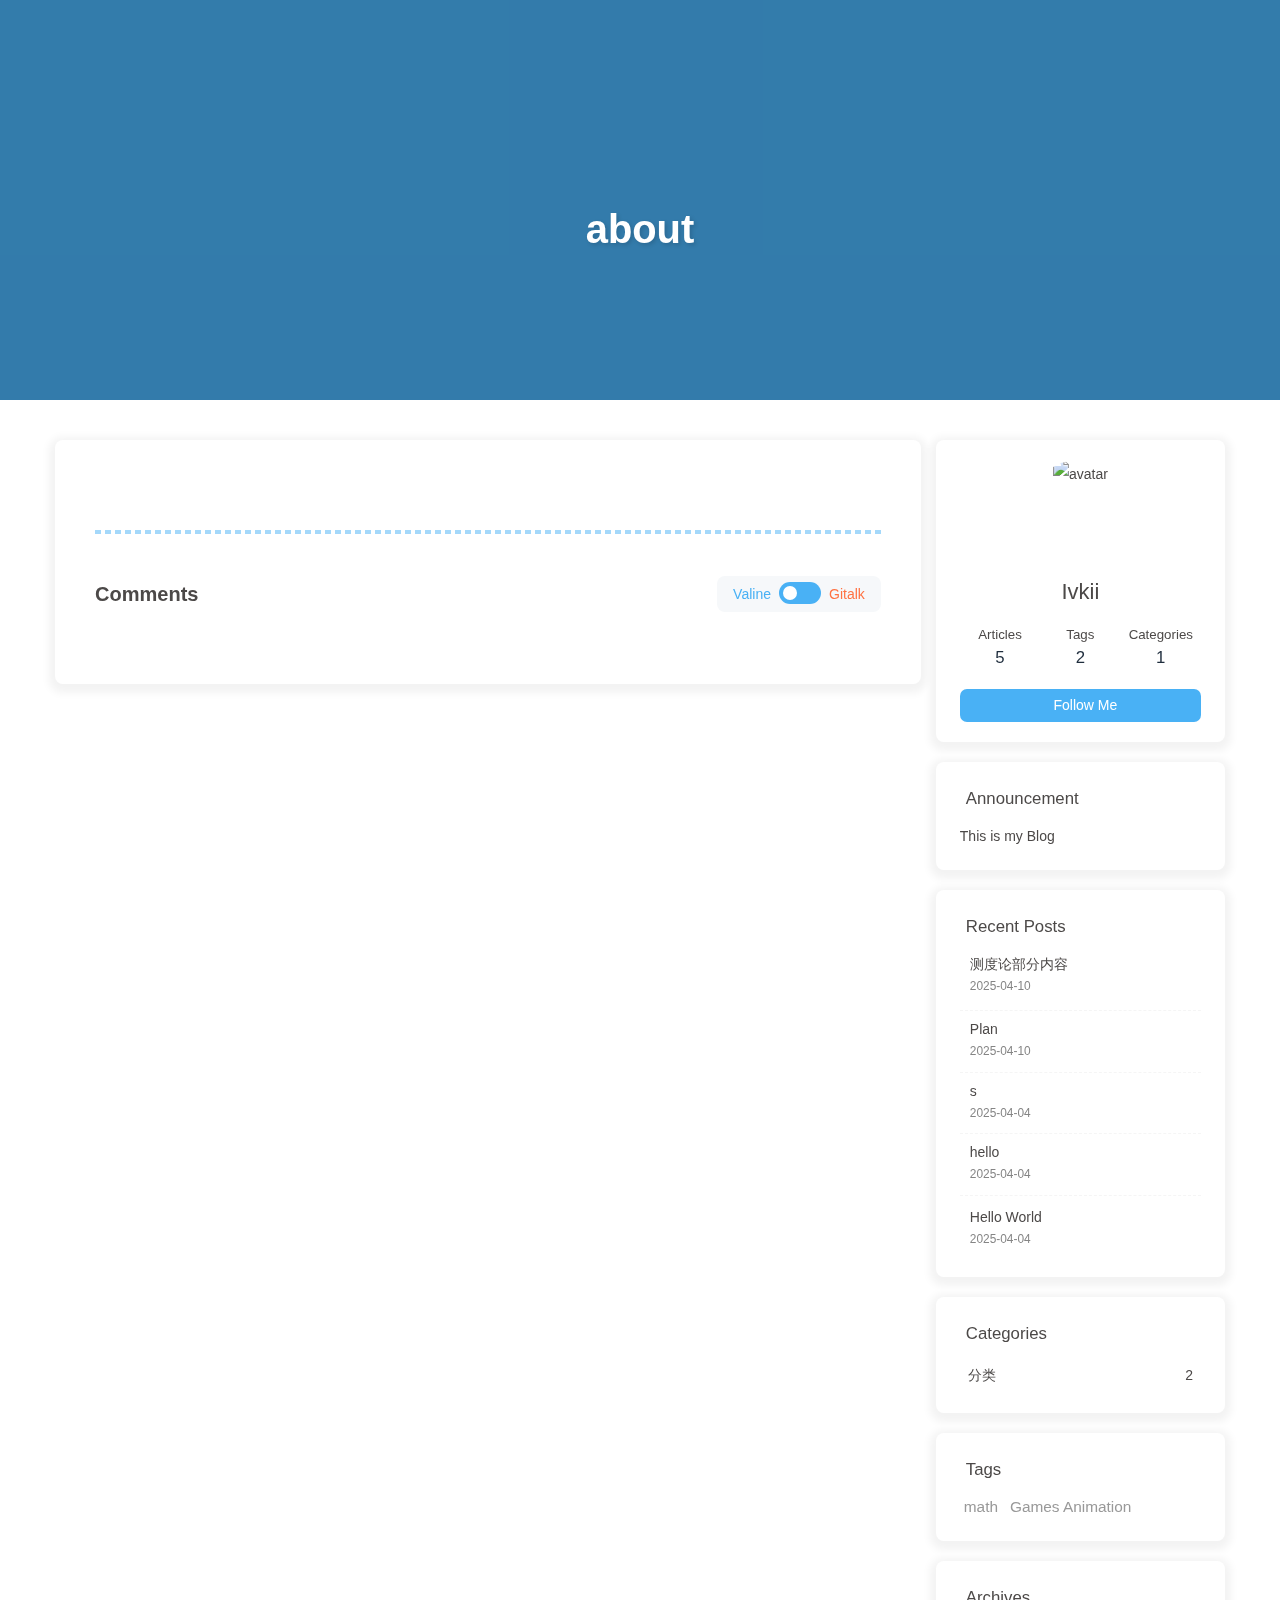
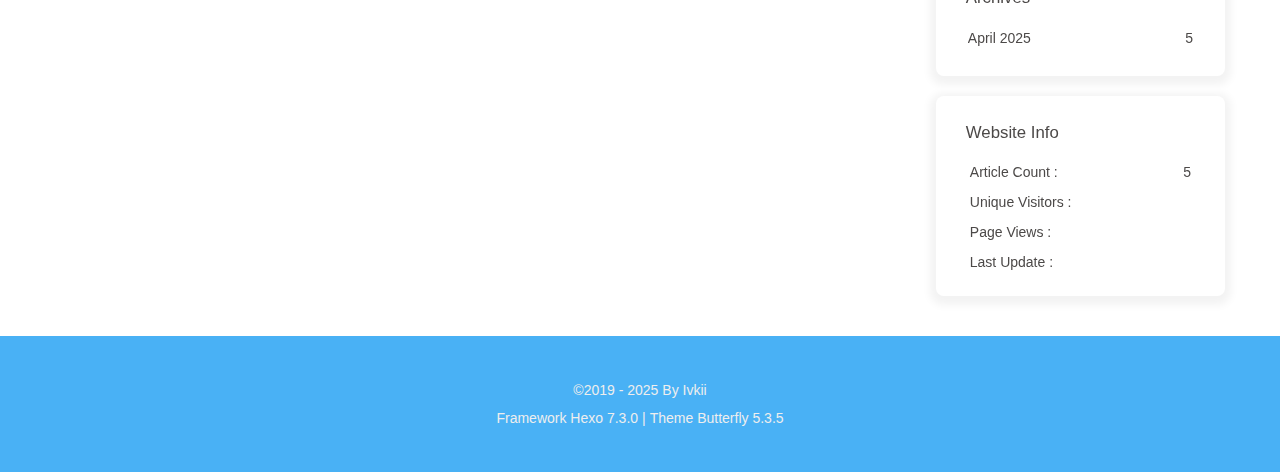
==== commit 56941e47: "Site updated: 2025-04-15 23:54:44" ====
--- a/about/index.html
+++ b/about/index.html
@@ -141,7 +141,7 @@
   isHighlightShrink: false,
   isToc: false,
   pageType: 'page'
-}</script><script src="/js/sakura.js"></script><script async src="/js/followEffect.js"></script><meta name="generator" content="Hexo 7.3.0"><style>mjx-container[jax="SVG"] {
+}</script><link rel="/css/myload.css"><script src="/js/sakura.js"></script><script async src="/js/followEffect.js"></script><meta name="generator" content="Hexo 7.3.0"><style>mjx-container[jax="SVG"] {
   direction: ltr;
 }
 
@@ -253,14 +253,39 @@
 mjx-container[display="true"] + br {
   display: none;
 }
-</style></head><body><div id="sidebar"><div id="menu-mask"></div><div id="sidebar-menus"><div class="avatar-img text-center"><img src="/imgs/eris.png" onerror="this.onerror=null;this.src='/img/friend_404.gif'" alt="avatar"/></div><div class="site-data text-center"><a href="/archives/"><div class="headline">Articles</div><div class="length-num">5</div></a><a href="/tags/"><div class="headline">Tags</div><div class="length-num">2</div></a><a href="/categories/"><div class="headline">Categories</div><div class="length-num">1</div></a></div><div class="menus_items"><div class="menus_item"><a class="site-page" href="/"><i class="fa-fw fas fa-home"></i><span> 首页</span></a></div><div class="menus_item"><span class="site-page group"><i class="fa-fw fas fa-list"></i><span> 目录</span><i class="fas fa-chevron-down"></i></span><ul class="menus_item_child"><li><a class="site-page child" href="/archives/"><i class="fa-fw fas fa-archive"></i><span> 归档</span></a></li><li><a class="site-page child" href="/tags/"><i class="fa-fw fas fa-tags"></i><span> 标签</span></a></li><li><a class="site-page child" href="/categories/"><i class="fa-fw fas fa-folder-open"></i><span> 分类</span></a></li></ul></div><div class="menus_item"><span class="site-page group"><i class="fa-fw fa fa-heartbeat"></i><span> 娱乐</span><i class="fas fa-chevron-down"></i></span><ul class="menus_item_child"><li><a class="site-page child" href="/music/"><i class="fa-fw fas fa-music"></i><span> 音楽</span></a></li><li><a class="site-page child" href="/gallery/"><i class="fa-fw fas fa-images"></i><span> 图库</span></a></li><li><a class="site-page child" href="/movies/"><i class="fa-fw fas fa-video"></i><span> 映画</span></a></li></ul></div><div class="menus_item"><a class="site-page" href="/link/"><i class="fa-fw fas fa-link"></i><span> 友链</span></a></div><div class="menus_item"><a class="site-page" href="/tools/"><i class="fa-fw fas fa-screwdriver-wrench"></i><span> 工具</span></a></div><div class="menus_item"><a class="site-page" href="/about/"><i class="fa-fw fas fa-heart"></i><span> 关于</span></a></div></div></div></div><div class="page type-about" id="body-wrap"><header class="not-home-page" id="page-header"><nav id="nav"><span id="blog-info"><a class="nav-site-title" href="/"><span class="site-name">ひいらぎの小屋</span></a></span><div id="menus"><div class="menus_items"><div class="menus_item"><a class="site-page" href="/"><i class="fa-fw fas fa-home"></i><span> 首页</span></a></div><div class="menus_item"><span class="site-page group"><i class="fa-fw fas fa-list"></i><span> 目录</span><i class="fas fa-chevron-down"></i></span><ul class="menus_item_child"><li><a class="site-page child" href="/archives/"><i class="fa-fw fas fa-archive"></i><span> 归档</span></a></li><li><a class="site-page child" href="/tags/"><i class="fa-fw fas fa-tags"></i><span> 标签</span></a></li><li><a class="site-page child" href="/categories/"><i class="fa-fw fas fa-folder-open"></i><span> 分类</span></a></li></ul></div><div class="menus_item"><span class="site-page group"><i class="fa-fw fa fa-heartbeat"></i><span> 娱乐</span><i class="fas fa-chevron-down"></i></span><ul class="menus_item_child"><li><a class="site-page child" href="/music/"><i class="fa-fw fas fa-music"></i><span> 音楽</span></a></li><li><a class="site-page child" href="/gallery/"><i class="fa-fw fas fa-images"></i><span> 图库</span></a></li><li><a class="site-page child" href="/movies/"><i class="fa-fw fas fa-video"></i><span> 映画</span></a></li></ul></div><div class="menus_item"><a class="site-page" href="/link/"><i class="fa-fw fas fa-link"></i><span> 友链</span></a></div><div class="menus_item"><a class="site-page" href="/tools/"><i class="fa-fw fas fa-screwdriver-wrench"></i><span> 工具</span></a></div><div class="menus_item"><a class="site-page" href="/about/"><i class="fa-fw fas fa-heart"></i><span> 关于</span></a></div></div><div id="toggle-menu"><span class="site-page"><i class="fas fa-bars fa-fw"></i></span></div></div></nav><div id="page-site-info"><h1 id="site-title">about</h1></div></header><main class="layout" id="content-inner"><div id="page"><div class="container" id="article-container"></div><hr class="custom-hr"/><div id="post-comment"><div class="comment-head"><div class="comment-headline"><i class="fas fa-comments fa-fw"></i><span> Comments</span></div><div class="comment-switch"><span class="first-comment">Valine</span><span id="switch-btn"></span><span class="second-comment">Gitalk</span></div></div><div class="comment-wrap"><div><div class="vcomment" id="vcomment"></div></div><div><div id="gitalk-container"></div></div></div></div></div><div class="aside-content" id="aside-content"><div class="card-widget card-info text-center"><div class="avatar-img"><img src="/imgs/eris.png" onerror="this.onerror=null;this.src='/img/friend_404.gif'" alt="avatar"/></div><div class="author-info-name">Ivkii</div><div class="author-info-description"></div><div class="site-data"><a href="/archives/"><div class="headline">Articles</div><div class="length-num">5</div></a><a href="/tags/"><div class="headline">Tags</div><div class="length-num">2</div></a><a href="/categories/"><div class="headline">Categories</div><div class="length-num">1</div></a></div><a id="card-info-btn" target="_blank" rel="noopener" href="https://github.com/xxxxxx"><i class="fab fa-github"></i><span>Follow Me</span></a></div><div class="card-widget card-announcement"><div class="item-headline"><i class="fas fa-bullhorn fa-shake"></i><span>Announcement</span></div><div class="announcement_content">This is my Blog</div></div><div class="sticky_layout"><div class="card-widget card-recent-post"><div class="item-headline"><i class="fas fa-history"></i><span>Recent Posts</span></div><div class="aside-list"><div class="aside-list-item no-cover"><div class="content"><a class="title" href="/2025/04/10/%E5%AE%9E%E5%88%86%E6%9E%90%E4%BD%9C%E4%B8%9A%E6%80%BB%E7%BB%93(%E6%B5%8B%E5%BA%A6%E8%AE%BA)/" title="测度论部分内容">测度论部分内容</a><time datetime="2025-04-10T11:07:44.000Z" title="Created 2025-04-10 19:07:44">2025-04-10</time></div></div><div class="aside-list-item no-cover"><div class="content"><a class="title" href="/2025/04/10/Plan/" title="Plan">Plan</a><time datetime="2025-04-10T10:43:08.000Z" title="Created 2025-04-10 18:43:08">2025-04-10</time></div></div><div class="aside-list-item no-cover"><div class="content"><a class="title" href="/2025/04/04/s/" title="s">s</a><time datetime="2025-04-04T07:09:22.000Z" title="Created 2025-04-04 15:09:22">2025-04-04</time></div></div><div class="aside-list-item no-cover"><div class="content"><a class="title" href="/2025/04/04/%E6%B5%8B%E8%AF%95/" title="hello">hello</a><time datetime="2025-04-04T07:07:44.000Z" title="Created 2025-04-04 15:07:44">2025-04-04</time></div></div><div class="aside-list-item no-cover"><div class="content"><a class="title" href="/2025/04/04/hello-world/" title="Hello World">Hello World</a><time datetime="2025-04-04T06:49:43.486Z" title="Created 2025-04-04 14:49:43">2025-04-04</time></div></div></div></div><div class="card-widget card-categories"><div class="item-headline">
+</style></head><body><div id="loading-box" onclick="document.getElementById(&quot;loading-box&quot;).classList.add(&quot;loaded&quot;)"><div class="loading-bg"><div class="loading-img"></div><div class="loading-image-dot"></div></div></div><script>const preloader = {
+  endLoading: () => {
+    document.body.style.overflow = 'auto';
+    document.getElementById('loading-box').classList.add("loaded")
+  },
+  initLoading: () => {
+    document.body.style.overflow = '';
+    document.getElementById('loading-box').classList.remove("loaded")
+
+  }
+}
+window.addEventListener('load',()=> { preloader.endLoading() })
+
+if (false) {
+  document.addEventListener('pjax:send', () => { preloader.initLoading() })
+  document.addEventListener('pjax:complete', () => { preloader.endLoading() })
+}</script><script>window.paceOptions = {
+  restartOnPushState: false
+}
+
+btf.addGlobalFn('pjaxSend', () => {
+  Pace.restart()
+}, 'pace_restart')
+
+</script><link rel="stylesheet" href="/css/progress_bar.css"/><script src="https://cdn.jsdelivr.net/npm/pace-js/pace.min.js"></script><div id="sidebar"><div id="menu-mask"></div><div id="sidebar-menus"><div class="avatar-img text-center"><img src="/imgs/eris.png" onerror="this.onerror=null;this.src='/img/friend_404.gif'" alt="avatar"/></div><div class="site-data text-center"><a href="/archives/"><div class="headline">Articles</div><div class="length-num">5</div></a><a href="/tags/"><div class="headline">Tags</div><div class="length-num">2</div></a><a href="/categories/"><div class="headline">Categories</div><div class="length-num">1</div></a></div><div class="menus_items"><div class="menus_item"><a class="site-page" href="/"><i class="fa-fw fas fa-home"></i><span> 首页</span></a></div><div class="menus_item"><span class="site-page group"><i class="fa-fw fas fa-list"></i><span> 目录</span><i class="fas fa-chevron-down"></i></span><ul class="menus_item_child"><li><a class="site-page child" href="/archives/"><i class="fa-fw fas fa-archive"></i><span> 归档</span></a></li><li><a class="site-page child" href="/tags/"><i class="fa-fw fas fa-tags"></i><span> 标签</span></a></li><li><a class="site-page child" href="/categories/"><i class="fa-fw fas fa-folder-open"></i><span> 分类</span></a></li></ul></div><div class="menus_item"><span class="site-page group"><i class="fa-fw fa fa-heartbeat"></i><span> 娱乐</span><i class="fas fa-chevron-down"></i></span><ul class="menus_item_child"><li><a class="site-page child" href="/music/"><i class="fa-fw fas fa-music"></i><span> 音楽</span></a></li><li><a class="site-page child" href="/gallery/"><i class="fa-fw fas fa-images"></i><span> 图库</span></a></li><li><a class="site-page child" href="/movies/"><i class="fa-fw fas fa-video"></i><span> 映画</span></a></li></ul></div><div class="menus_item"><a class="site-page" href="/link/"><i class="fa-fw fas fa-link"></i><span> 友链</span></a></div><div class="menus_item"><a class="site-page" href="/tools/"><i class="fa-fw fas fa-screwdriver-wrench"></i><span> 工具</span></a></div><div class="menus_item"><a class="site-page" href="/about/"><i class="fa-fw fas fa-heart"></i><span> 关于</span></a></div></div></div></div><div class="page type-about" id="body-wrap"><header class="not-home-page" id="page-header"><nav id="nav"><span id="blog-info"><a class="nav-site-title" href="/"><span class="site-name">ひいらぎの小屋</span></a></span><div id="menus"><div class="menus_items"><div class="menus_item"><a class="site-page" href="/"><i class="fa-fw fas fa-home"></i><span> 首页</span></a></div><div class="menus_item"><span class="site-page group"><i class="fa-fw fas fa-list"></i><span> 目录</span><i class="fas fa-chevron-down"></i></span><ul class="menus_item_child"><li><a class="site-page child" href="/archives/"><i class="fa-fw fas fa-archive"></i><span> 归档</span></a></li><li><a class="site-page child" href="/tags/"><i class="fa-fw fas fa-tags"></i><span> 标签</span></a></li><li><a class="site-page child" href="/categories/"><i class="fa-fw fas fa-folder-open"></i><span> 分类</span></a></li></ul></div><div class="menus_item"><span class="site-page group"><i class="fa-fw fa fa-heartbeat"></i><span> 娱乐</span><i class="fas fa-chevron-down"></i></span><ul class="menus_item_child"><li><a class="site-page child" href="/music/"><i class="fa-fw fas fa-music"></i><span> 音楽</span></a></li><li><a class="site-page child" href="/gallery/"><i class="fa-fw fas fa-images"></i><span> 图库</span></a></li><li><a class="site-page child" href="/movies/"><i class="fa-fw fas fa-video"></i><span> 映画</span></a></li></ul></div><div class="menus_item"><a class="site-page" href="/link/"><i class="fa-fw fas fa-link"></i><span> 友链</span></a></div><div class="menus_item"><a class="site-page" href="/tools/"><i class="fa-fw fas fa-screwdriver-wrench"></i><span> 工具</span></a></div><div class="menus_item"><a class="site-page" href="/about/"><i class="fa-fw fas fa-heart"></i><span> 关于</span></a></div></div><div id="toggle-menu"><span class="site-page"><i class="fas fa-bars fa-fw"></i></span></div></div></nav><div id="page-site-info"><h1 id="site-title">about</h1></div></header><main class="layout" id="content-inner"><div id="page"><div class="container" id="article-container">
+</div><hr class="custom-hr"/><div id="post-comment"><div class="comment-head"><div class="comment-headline"><i class="fas fa-comments fa-fw"></i><span> Comments</span></div><div class="comment-switch"><span class="first-comment">Valine</span><span id="switch-btn"></span><span class="second-comment">Gitalk</span></div></div><div class="comment-wrap"><div><div class="vcomment" id="vcomment"></div></div><div><div id="gitalk-container"></div></div></div></div></div><div class="aside-content" id="aside-content"><div class="card-widget card-info text-center"><div class="avatar-img"><img src="/imgs/eris.png" onerror="this.onerror=null;this.src='/img/friend_404.gif'" alt="avatar"/></div><div class="author-info-name">Ivkii</div><div class="author-info-description"></div><div class="site-data"><a href="/archives/"><div class="headline">Articles</div><div class="length-num">5</div></a><a href="/tags/"><div class="headline">Tags</div><div class="length-num">2</div></a><a href="/categories/"><div class="headline">Categories</div><div class="length-num">1</div></a></div><a id="card-info-btn" target="_blank" rel="noopener" href="https://github.com/xxxxxx"><i class="fab fa-github"></i><span>Follow Me</span></a></div><div class="card-widget card-announcement"><div class="item-headline"><i class="fas fa-bullhorn fa-shake"></i><span>Announcement</span></div><div class="announcement_content">This is my Blog</div></div><div class="sticky_layout"><div class="card-widget card-recent-post"><div class="item-headline"><i class="fas fa-history"></i><span>Recent Posts</span></div><div class="aside-list"><div class="aside-list-item no-cover"><div class="content"><a class="title" href="/2025/04/10/%E5%AE%9E%E5%88%86%E6%9E%90%E4%BD%9C%E4%B8%9A%E6%80%BB%E7%BB%93(%E6%B5%8B%E5%BA%A6%E8%AE%BA)/" title="测度论部分内容">测度论部分内容</a><time datetime="2025-04-10T11:07:44.000Z" title="Created 2025-04-10 19:07:44">2025-04-10</time></div></div><div class="aside-list-item no-cover"><div class="content"><a class="title" href="/2025/04/10/Plan/" title="Plan">Plan</a><time datetime="2025-04-10T10:43:08.000Z" title="Created 2025-04-10 18:43:08">2025-04-10</time></div></div><div class="aside-list-item no-cover"><div class="content"><a class="title" href="/2025/04/04/s/" title="s">s</a><time datetime="2025-04-04T07:09:22.000Z" title="Created 2025-04-04 15:09:22">2025-04-04</time></div></div><div class="aside-list-item no-cover"><div class="content"><a class="title" href="/2025/04/04/%E6%B5%8B%E8%AF%95/" title="hello">hello</a><time datetime="2025-04-04T07:07:44.000Z" title="Created 2025-04-04 15:07:44">2025-04-04</time></div></div><div class="aside-list-item no-cover"><div class="content"><a class="title" href="/2025/04/04/hello-world/" title="Hello World">Hello World</a><time datetime="2025-04-04T06:49:43.486Z" title="Created 2025-04-04 14:49:43">2025-04-04</time></div></div></div></div><div class="card-widget card-categories"><div class="item-headline">
             <i class="fas fa-folder-open"></i>
             <span>Categories</span>
             
           </div>
           <ul class="card-category-list" id="aside-cat-list">
             <li class="card-category-list-item "><a class="card-category-list-link" href="/categories/%E5%88%86%E7%B1%BB/"><span class="card-category-list-name">分类</span><span class="card-category-list-count">2</span></a></li>
-          </ul></div><div class="card-widget card-tags"><div class="item-headline"><i class="fas fa-tags"></i><span>Tags</span></div><div class="card-tag-cloud"><a href="/tags/Games-Animation/" style="font-size: 1.1em; color: #999">Games Animation</a> <a href="/tags/math/" style="font-size: 1.1em; color: #999">math</a></div></div><div class="card-widget card-archives">
+          </ul></div><div class="card-widget card-tags"><div class="item-headline"><i class="fas fa-tags"></i><span>Tags</span></div><div class="card-tag-cloud"><a href="/tags/math/" style="font-size: 1.1em; color: #999">math</a> <a href="/tags/Games-Animation/" style="font-size: 1.1em; color: #999">Games Animation</a></div></div><div class="card-widget card-archives">
     <div class="item-headline">
       <i class="fas fa-archive"></i>
       <span>Archives</span>
@@ -279,7 +304,7 @@
         </li>
       
     </ul>
-  </div><div class="card-widget card-webinfo"><div class="item-headline"><i class="fas fa-chart-line"></i><span>Website Info</span></div><div class="webinfo"><div class="webinfo-item"><div class="item-name">Article Count :</div><div class="item-count">5</div></div><div class="webinfo-item"><div class="item-name">Unique Visitors :</div><div class="item-count" id="busuanzi_value_site_uv"><i class="fa-solid fa-spinner fa-spin"></i></div></div><div class="webinfo-item"><div class="item-name">Page Views :</div><div class="item-count" id="busuanzi_value_site_pv"><i class="fa-solid fa-spinner fa-spin"></i></div></div><div class="webinfo-item"><div class="item-name">Last Update :</div><div class="item-count" id="last-push-date" data-lastPushDate="2025-04-15T15:22:23.069Z"><i class="fa-solid fa-spinner fa-spin"></i></div></div></div></div></div></div></main><footer id="footer"><div id="footer-wrap"><div class="copyright">&copy;2019 - 2025 By Ivkii</div><div class="framework-info"><span>Framework </span><a target="_blank" rel="noopener" href="https://hexo.io">Hexo 7.3.0</a><span class="footer-separator">|</span><span>Theme </span><a target="_blank" rel="noopener" href="https://github.com/jerryc127/hexo-theme-butterfly">Butterfly 5.3.5</a></div></div></footer></div><div id="rightside"><div id="rightside-config-hide"><button id="darkmode" type="button" title="Toggle Between Light and Dark Mode"><i class="fas fa-adjust"></i></button><button id="hide-aside-btn" type="button" title="Toggle Between Single-column and Double-column"><i class="fas fa-arrows-alt-h"></i></button></div><div id="rightside-config-show"><button id="rightside-config" type="button" title="Settings"><i class="fas fa-cog fa-spin"></i></button><a id="to_comment" href="#post-comment" title="Scroll to Comments"><i class="fas fa-comments"></i></a><button id="go-up" type="button" title="Back to Top"><span class="scroll-percent"></span><i class="fas fa-arrow-up"></i></button></div></div><div><script src="/js/utils.js"></script><script src="/js/main.js"></script><div class="js-pjax"><script>(() => {
+  </div><div class="card-widget card-webinfo"><div class="item-headline"><i class="fas fa-chart-line"></i><span>Website Info</span></div><div class="webinfo"><div class="webinfo-item"><div class="item-name">Article Count :</div><div class="item-count">5</div></div><div class="webinfo-item"><div class="item-name">Unique Visitors :</div><div class="item-count" id="busuanzi_value_site_uv"><i class="fa-solid fa-spinner fa-spin"></i></div></div><div class="webinfo-item"><div class="item-name">Page Views :</div><div class="item-count" id="busuanzi_value_site_pv"><i class="fa-solid fa-spinner fa-spin"></i></div></div><div class="webinfo-item"><div class="item-name">Last Update :</div><div class="item-count" id="last-push-date" data-lastPushDate="2025-04-15T15:54:04.591Z"><i class="fa-solid fa-spinner fa-spin"></i></div></div></div></div></div></div></main><footer id="footer"><div id="footer-wrap"><div class="copyright">&copy;2019 - 2025 By Ivkii</div><div class="framework-info"><span>Framework </span><a target="_blank" rel="noopener" href="https://hexo.io">Hexo 7.3.0</a><span class="footer-separator">|</span><span>Theme </span><a target="_blank" rel="noopener" href="https://github.com/jerryc127/hexo-theme-butterfly">Butterfly 5.3.5</a></div></div></footer></div><div id="rightside"><div id="rightside-config-hide"><button id="darkmode" type="button" title="Toggle Between Light and Dark Mode"><i class="fas fa-adjust"></i></button><button id="hide-aside-btn" type="button" title="Toggle Between Single-column and Double-column"><i class="fas fa-arrows-alt-h"></i></button></div><div id="rightside-config-show"><button id="rightside-config" type="button" title="Settings"><i class="fas fa-cog fa-spin"></i></button><a id="to_comment" href="#post-comment" title="Scroll to Comments"><i class="fas fa-comments"></i></a><button id="go-up" type="button" title="Back to Top"><span class="scroll-percent"></span><i class="fas fa-arrow-up"></i></button></div></div><div><script src="/js/utils.js"></script><script src="/js/main.js"></script><div class="js-pjax"><script>(() => {
   const isShuoshuo = GLOBAL_CONFIG_SITE.pageType === 'shuoshuo'
   const option = null
 
--- a/css/progress_bar.css
+++ b/css/progress_bar.css
@@ -0,0 +1,65 @@
+.pace {
+  -webkit-pointer-events: none;
+  pointer-events: none;
+  -webkit-user-select: none;
+  -moz-user-select: none;
+  user-select: none;
+  z-index: 2000;
+  position: fixed;
+  margin: auto;
+  top: 10px;
+  left: 0;
+  right: 0;
+  height: 8px;
+  border-radius: 8px;
+  width: 4rem;
+  background: #eaecf2;
+  border: 1px #e3e8f7;
+  overflow: hidden;
+}
+
+.pace-inactive .pace-progress {
+  opacity: 0;
+  transition: 0.3s ease-in;
+}
+
+.pace .pace-progress {
+  -webkit-box-sizing: border-box;
+  -moz-box-sizing: border-box;
+  -ms-box-sizing: border-box;
+  -o-box-sizing: border-box;
+  box-sizing: border-box;
+  -webkit-transform: translate3d(0, 0, 0);
+  -moz-transform: translate3d(0, 0, 0);
+  -ms-transform: translate3d(0, 0, 0);
+  -o-transform: translate3d(0, 0, 0);
+  transform: translate3d(0, 0, 0);
+  max-width: 200px;
+  position: absolute;
+  z-index: 2000;
+  display: block;
+  top: 0;
+  right: 100%;
+  height: 100%;
+  width: 100%;
+  background: linear-gradient(-45deg, #ee7752, #e73c7e, #23a6d5, #23d5ab);
+  animation: gradient 1.5s ease infinite;
+  background-size: 200%;
+}
+
+.pace.pace-inactive {
+  opacity: 0;
+  transition: 0.3s;
+  top: -8px;
+}
+@keyframes gradient {
+  0% {
+    background-position: 0% 50%;
+  }
+  50% {
+    background-position: 100% 50%;
+  }
+  100% {
+    background-position: 0% 50%;
+  }
+}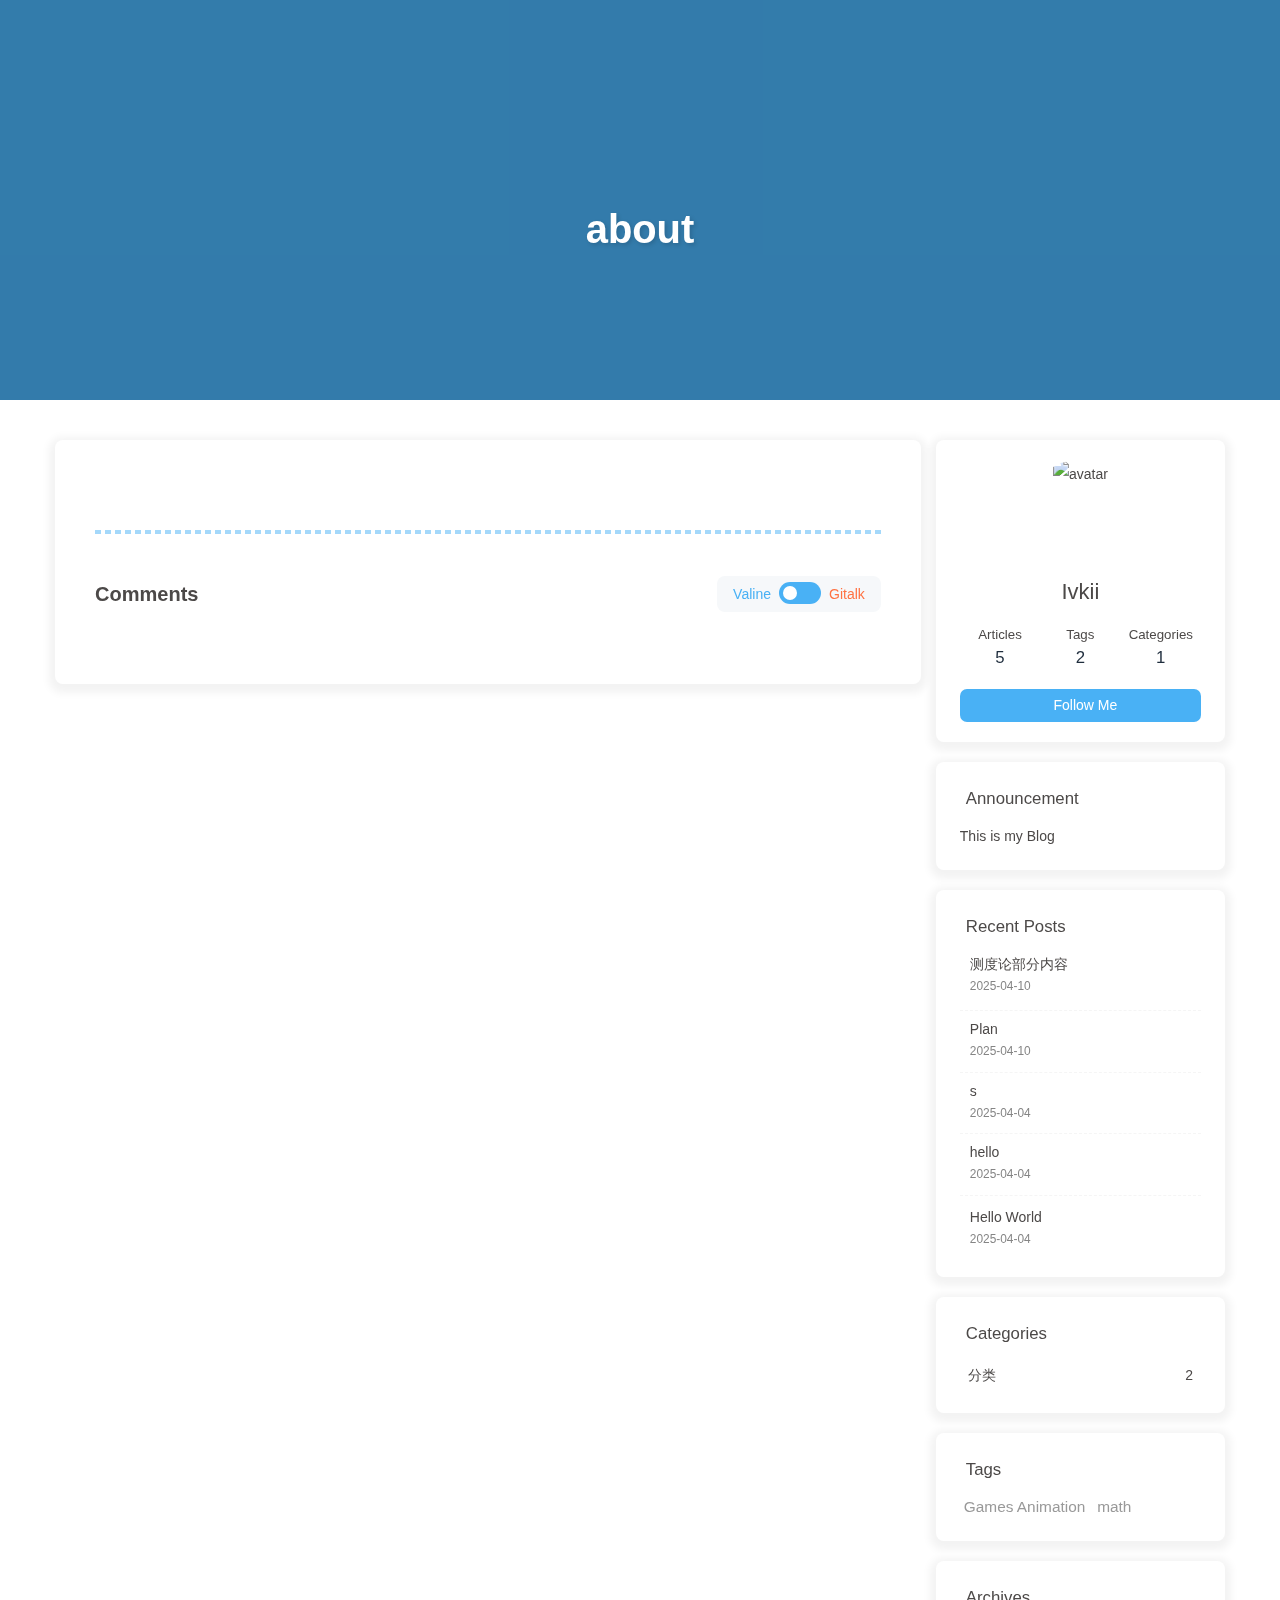
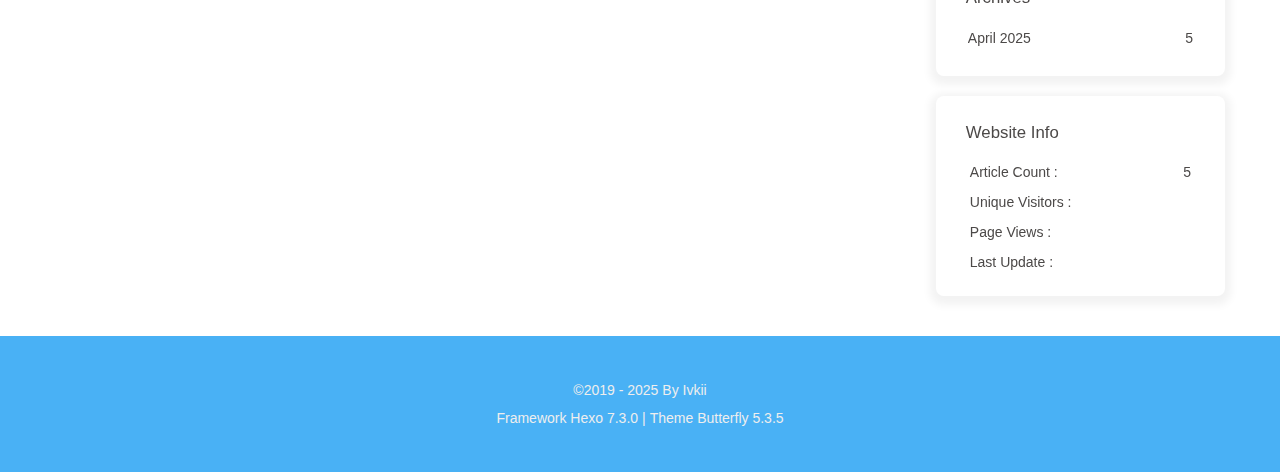
==== commit 0cf578ae: "Site updated: 2025-04-16 23:38:20" ====
--- a/about/index.html
+++ b/about/index.html
@@ -141,7 +141,7 @@
   isHighlightShrink: false,
   isToc: false,
   pageType: 'page'
-}</script><link rel="/css/myload.css"><script src="/js/sakura.js"></script><script async src="/js/followEffect.js"></script><meta name="generator" content="Hexo 7.3.0"><style>mjx-container[jax="SVG"] {
+}</script><link rel="/css/style.css?1"><script src="/js/sakura.js"></script><script async src="/js/followEffect.js"></script><meta name="generator" content="Hexo 7.3.0"><style>mjx-container[jax="SVG"] {
   direction: ltr;
 }
 
@@ -285,7 +285,7 @@
           </div>
           <ul class="card-category-list" id="aside-cat-list">
             <li class="card-category-list-item "><a class="card-category-list-link" href="/categories/%E5%88%86%E7%B1%BB/"><span class="card-category-list-name">分类</span><span class="card-category-list-count">2</span></a></li>
-          </ul></div><div class="card-widget card-tags"><div class="item-headline"><i class="fas fa-tags"></i><span>Tags</span></div><div class="card-tag-cloud"><a href="/tags/math/" style="font-size: 1.1em; color: #999">math</a> <a href="/tags/Games-Animation/" style="font-size: 1.1em; color: #999">Games Animation</a></div></div><div class="card-widget card-archives">
+          </ul></div><div class="card-widget card-tags"><div class="item-headline"><i class="fas fa-tags"></i><span>Tags</span></div><div class="card-tag-cloud"><a href="/tags/Games-Animation/" style="font-size: 1.1em; color: #999">Games Animation</a> <a href="/tags/math/" style="font-size: 1.1em; color: #999">math</a></div></div><div class="card-widget card-archives">
     <div class="item-headline">
       <i class="fas fa-archive"></i>
       <span>Archives</span>
@@ -304,7 +304,7 @@
         </li>
       
     </ul>
-  </div><div class="card-widget card-webinfo"><div class="item-headline"><i class="fas fa-chart-line"></i><span>Website Info</span></div><div class="webinfo"><div class="webinfo-item"><div class="item-name">Article Count :</div><div class="item-count">5</div></div><div class="webinfo-item"><div class="item-name">Unique Visitors :</div><div class="item-count" id="busuanzi_value_site_uv"><i class="fa-solid fa-spinner fa-spin"></i></div></div><div class="webinfo-item"><div class="item-name">Page Views :</div><div class="item-count" id="busuanzi_value_site_pv"><i class="fa-solid fa-spinner fa-spin"></i></div></div><div class="webinfo-item"><div class="item-name">Last Update :</div><div class="item-count" id="last-push-date" data-lastPushDate="2025-04-15T15:54:04.591Z"><i class="fa-solid fa-spinner fa-spin"></i></div></div></div></div></div></div></main><footer id="footer"><div id="footer-wrap"><div class="copyright">&copy;2019 - 2025 By Ivkii</div><div class="framework-info"><span>Framework </span><a target="_blank" rel="noopener" href="https://hexo.io">Hexo 7.3.0</a><span class="footer-separator">|</span><span>Theme </span><a target="_blank" rel="noopener" href="https://github.com/jerryc127/hexo-theme-butterfly">Butterfly 5.3.5</a></div></div></footer></div><div id="rightside"><div id="rightside-config-hide"><button id="darkmode" type="button" title="Toggle Between Light and Dark Mode"><i class="fas fa-adjust"></i></button><button id="hide-aside-btn" type="button" title="Toggle Between Single-column and Double-column"><i class="fas fa-arrows-alt-h"></i></button></div><div id="rightside-config-show"><button id="rightside-config" type="button" title="Settings"><i class="fas fa-cog fa-spin"></i></button><a id="to_comment" href="#post-comment" title="Scroll to Comments"><i class="fas fa-comments"></i></a><button id="go-up" type="button" title="Back to Top"><span class="scroll-percent"></span><i class="fas fa-arrow-up"></i></button></div></div><div><script src="/js/utils.js"></script><script src="/js/main.js"></script><div class="js-pjax"><script>(() => {
+  </div><div class="card-widget card-webinfo"><div class="item-headline"><i class="fas fa-chart-line"></i><span>Website Info</span></div><div class="webinfo"><div class="webinfo-item"><div class="item-name">Article Count :</div><div class="item-count">5</div></div><div class="webinfo-item"><div class="item-name">Unique Visitors :</div><div class="item-count" id="busuanzi_value_site_uv"><i class="fa-solid fa-spinner fa-spin"></i></div></div><div class="webinfo-item"><div class="item-name">Page Views :</div><div class="item-count" id="busuanzi_value_site_pv"><i class="fa-solid fa-spinner fa-spin"></i></div></div><div class="webinfo-item"><div class="item-name">Last Update :</div><div class="item-count" id="last-push-date" data-lastPushDate="2025-04-16T15:38:11.423Z"><i class="fa-solid fa-spinner fa-spin"></i></div></div></div></div></div></div></main><footer id="footer"><div id="footer-wrap"><div class="copyright">&copy;2019 - 2025 By Ivkii</div><div class="framework-info"><span>Framework </span><a target="_blank" rel="noopener" href="https://hexo.io">Hexo 7.3.0</a><span class="footer-separator">|</span><span>Theme </span><a target="_blank" rel="noopener" href="https://github.com/jerryc127/hexo-theme-butterfly">Butterfly 5.3.5</a></div></div></footer></div><div id="rightside"><div id="rightside-config-hide"><button id="darkmode" type="button" title="Toggle Between Light and Dark Mode"><i class="fas fa-adjust"></i></button><button id="hide-aside-btn" type="button" title="Toggle Between Single-column and Double-column"><i class="fas fa-arrows-alt-h"></i></button></div><div id="rightside-config-show"><button id="rightside-config" type="button" title="Settings"><i class="fas fa-cog fa-spin"></i></button><a id="to_comment" href="#post-comment" title="Scroll to Comments"><i class="fas fa-comments"></i></a><button id="go-up" type="button" title="Back to Top"><span class="scroll-percent"></span><i class="fas fa-arrow-up"></i></button></div></div><div><script src="/js/utils.js"></script><script src="/js/main.js"></script><div class="js-pjax"><script>(() => {
   const isShuoshuo = GLOBAL_CONFIG_SITE.pageType === 'shuoshuo'
   const option = null
 
